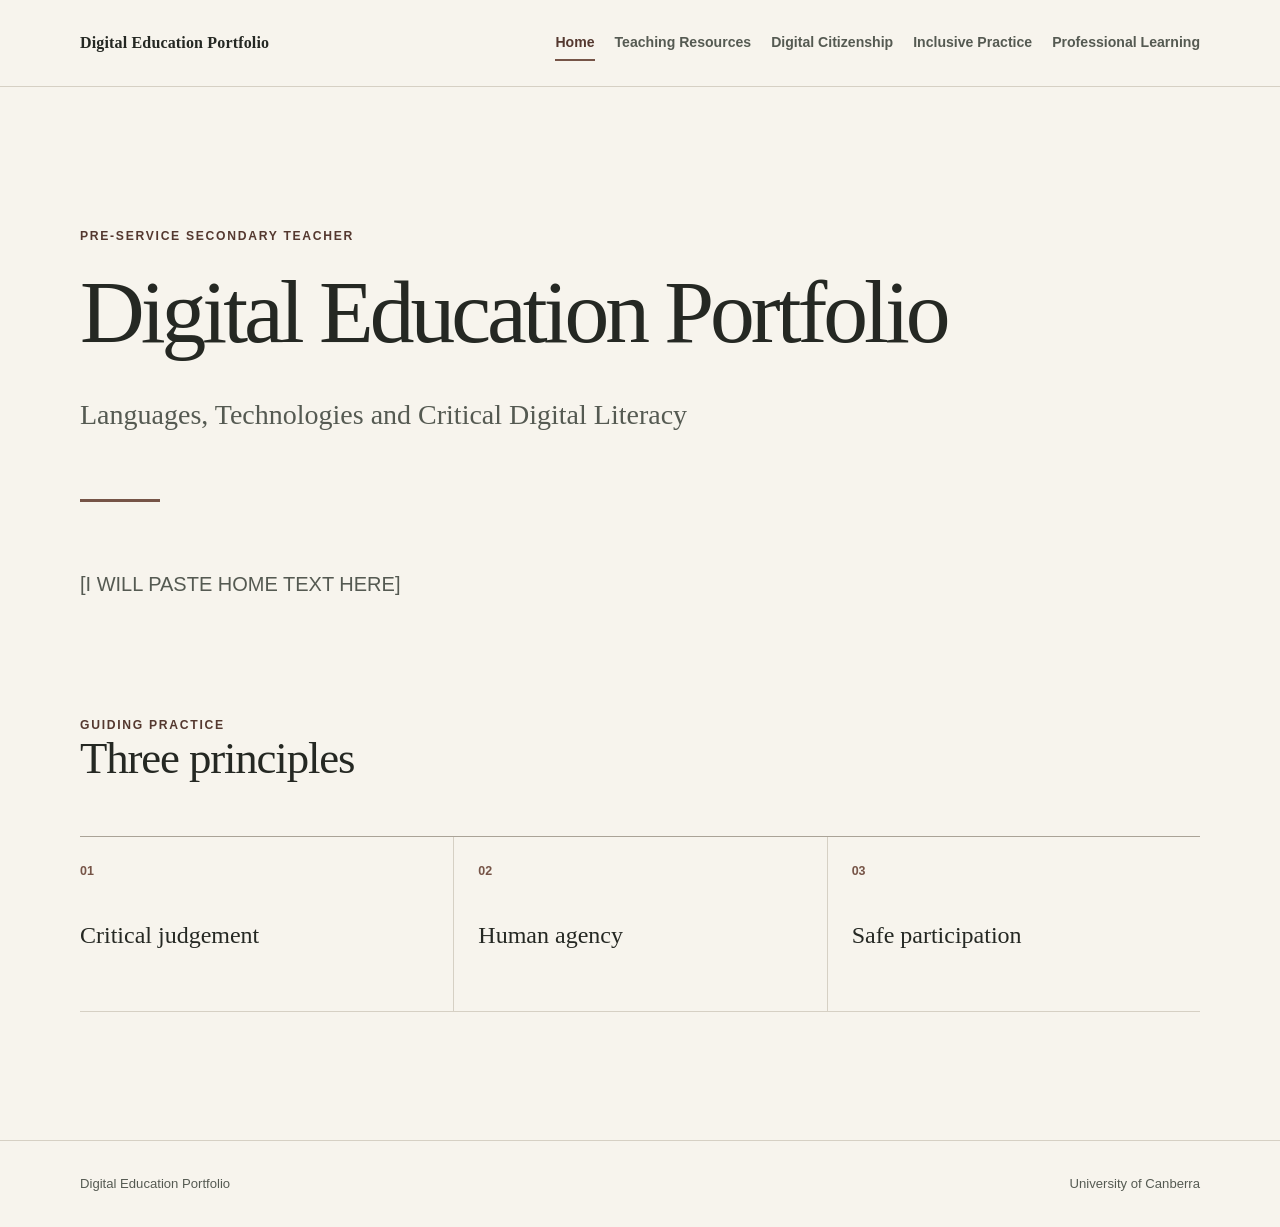
==== index.html @ ffc4275a "Create digital education portfolio" ====
<!doctype html>
<html lang="en">
<head>
  <meta charset="utf-8">
  <meta name="viewport" content="width=device-width, initial-scale=1">
  <meta name="description" content="A pre-service secondary teacher portfolio focused on languages, technologies and critical digital literacy.">
  <title>Digital Education Portfolio</title>
  <link rel="stylesheet" href="style.css">
</head>
<body>
  <a class="skip-link" href="#main-content">Skip to main content</a>
  <header class="site-header">
    <div class="header-inner">
      <a class="site-name" href="index.html" aria-label="Digital Education Portfolio home">Digital Education Portfolio</a>
      <nav class="site-nav" aria-label="Primary navigation">
        <ul>
          <li><a href="index.html" aria-current="page">Home</a></li>
          <li><a href="resources.html">Teaching Resources</a></li>
          <li><a href="citizenship.html">Digital Citizenship</a></li>
          <li><a href="inclusive.html">Inclusive Practice</a></li>
          <li><a href="professional.html">Professional Learning</a></li>
        </ul>
      </nav>
    </div>
  </header>

  <main id="main-content">
    <section class="hero section-shell" aria-labelledby="page-title">
      <p class="eyebrow">Pre-service secondary teacher</p>
      <h1 id="page-title">Digital Education Portfolio</h1>
      <p class="hero-subtitle">Languages, Technologies and Critical Digital Literacy</p>
      <div class="hero-rule" aria-hidden="true"></div>
      <div class="prose biography">
        <p>[I WILL PASTE HOME TEXT HERE]</p>
      </div>
    </section>

    <section class="principles section-shell" aria-labelledby="principles-title">
      <div class="section-heading-row">
        <p class="section-kicker">Guiding practice</p>
        <h2 id="principles-title">Three principles</h2>
      </div>
      <div class="principle-list">
        <article>
          <p class="principle-number" aria-hidden="true">01</p>
          <h3>Critical judgement</h3>
        </article>
        <article>
          <p class="principle-number" aria-hidden="true">02</p>
          <h3>Human agency</h3>
        </article>
        <article>
          <p class="principle-number" aria-hidden="true">03</p>
          <h3>Safe participation</h3>
        </article>
      </div>
    </section>
  </main>

  <footer class="site-footer">
    <div class="footer-inner">
      <p>Digital Education Portfolio</p>
      <p>University of Canberra</p>
    </div>
  </footer>
</body>
</html>
---- style.css ----
:root {
  --paper: #f7f4ed;
  --paper-deep: #eee9df;
  --surface: #fffdf8;
  --ink: #252823;
  --ink-soft: #555a52;
  --accent: #765447;
  --accent-deep: #54382f;
  --sage: #667061;
  --line: #d6d0c4;
  --line-dark: #aaa397;
  --focus: #155c75;
  --white: #ffffff;
  --max-width: 1120px;
  --reading-width: 760px;
  --radius: 10px;
  --shadow: 0 12px 32px rgba(52, 45, 37, 0.07);
}

*,
*::before,
*::after {
  box-sizing: border-box;
}

html {
  scroll-behavior: smooth;
}

body {
  min-height: 100vh;
  margin: 0;
  display: flex;
  flex-direction: column;
  background: var(--paper);
  color: var(--ink);
  font-family: "Aptos", "Segoe UI", Arial, sans-serif;
  font-size: 1rem;
  line-height: 1.65;
  text-rendering: optimizeLegibility;
}

main {
  flex: 1;
}

h1,
h2,
h3,
p {
  margin-top: 0;
}

h1,
h2,
h3 {
  color: var(--ink);
  font-family: Georgia, "Times New Roman", serif;
  font-weight: 500;
  line-height: 1.16;
  text-wrap: balance;
}

h1 {
  max-width: 900px;
  margin-bottom: 0.35em;
  font-size: clamp(2.65rem, 7vw, 5.8rem);
  letter-spacing: -0.045em;
}

h2 {
  font-size: clamp(1.8rem, 4vw, 2.8rem);
  letter-spacing: -0.025em;
}

h3 {
  font-size: clamp(1.2rem, 2vw, 1.5rem);
}

a {
  color: var(--accent-deep);
  text-underline-offset: 0.2em;
}

a:hover {
  text-decoration-thickness: 2px;
}

a:focus-visible,
button:focus-visible,
[tabindex]:focus-visible {
  outline: 3px solid var(--focus);
  outline-offset: 4px;
}

.skip-link {
  position: fixed;
  top: 0.75rem;
  left: 0.75rem;
  z-index: 100;
  padding: 0.7rem 1rem;
  transform: translateY(-180%);
  border-radius: 6px;
  background: var(--ink);
  color: var(--white);
  font-weight: 700;
}

.skip-link:focus {
  transform: translateY(0);
}

.visually-hidden {
  position: absolute !important;
  width: 1px !important;
  height: 1px !important;
  padding: 0 !important;
  margin: -1px !important;
  overflow: hidden !important;
  clip: rect(0, 0, 0, 0) !important;
  white-space: nowrap !important;
  border: 0 !important;
}

.section-shell,
.header-inner,
.footer-inner {
  width: min(calc(100% - 3rem), var(--max-width));
  margin-inline: auto;
}

.site-header {
  border-bottom: 1px solid var(--line);
  background: rgba(247, 244, 237, 0.98);
}

.header-inner {
  display: flex;
  align-items: center;
  justify-content: space-between;
  gap: 2rem;
  min-height: 86px;
}

.site-name {
  flex: 0 0 auto;
  color: var(--ink);
  font-family: Georgia, "Times New Roman", serif;
  font-size: 1rem;
  font-weight: 600;
  letter-spacing: 0.01em;
  text-decoration: none;
}

.site-nav ul {
  display: flex;
  align-items: center;
  justify-content: flex-end;
  gap: 0.35rem 1.25rem;
  margin: 0;
  padding: 0;
  list-style: none;
}

.site-nav a {
  display: block;
  padding: 0.55rem 0;
  border-bottom: 2px solid transparent;
  color: var(--ink-soft);
  font-size: 0.88rem;
  font-weight: 650;
  line-height: 1.2;
  text-decoration: none;
}

.site-nav a:hover {
  color: var(--ink);
  border-bottom-color: var(--line-dark);
}

.site-nav a[aria-current="page"] {
  border-bottom-color: var(--accent);
  color: var(--accent-deep);
}

.hero {
  padding-block: clamp(5rem, 11vw, 9.5rem) clamp(4.5rem, 9vw, 8rem);
}

.eyebrow,
.section-kicker,
.check-label,
.challenge-label,
.ulo-label {
  margin-bottom: 1rem;
  color: var(--accent-deep);
  font-size: 0.76rem;
  font-weight: 800;
  letter-spacing: 0.14em;
  line-height: 1.35;
  text-transform: uppercase;
}

.hero-subtitle {
  max-width: 720px;
  margin-bottom: 0;
  color: var(--ink-soft);
  font-family: Georgia, "Times New Roman", serif;
  font-size: clamp(1.2rem, 2.8vw, 1.75rem);
  line-height: 1.4;
}

.hero-rule {
  width: 80px;
  height: 3px;
  margin-block: clamp(2.5rem, 5vw, 4.5rem);
  background: var(--accent);
}

.prose {
  max-width: var(--reading-width);
}

.prose p,
.lede {
  color: var(--ink-soft);
  font-size: clamp(1.05rem, 2vw, 1.25rem);
  line-height: 1.8;
}

.biography p {
  margin-bottom: 0;
}

.principles {
  padding-block: 0 clamp(5rem, 10vw, 9rem);
}

.section-heading-row {
  max-width: 780px;
  margin-bottom: clamp(2rem, 4vw, 3.5rem);
}

.section-heading-row h2,
.section-heading-row p {
  margin-bottom: 0;
}

.principle-list {
  display: grid;
  grid-template-columns: repeat(3, 1fr);
  border-top: 1px solid var(--line-dark);
}

.principle-list article {
  min-height: 175px;
  padding: 1.5rem 1.5rem 1rem 0;
  border-bottom: 1px solid var(--line);
}

.principle-list article + article {
  padding-left: 1.5rem;
  border-left: 1px solid var(--line);
}

.principle-number {
  margin-bottom: 2.5rem;
  color: var(--accent);
  font-size: 0.78rem;
  font-weight: 800;
}

.principle-list h3 {
  margin-bottom: 0;
}

.page-main {
  padding-block: clamp(4rem, 9vw, 7rem) clamp(5rem, 10vw, 8rem);
}

.page-intro {
  max-width: 870px;
  margin-bottom: clamp(4rem, 8vw, 7rem);
}

.page-intro h1 {
  font-size: clamp(2.75rem, 6vw, 5rem);
}

.page-intro .lede {
  max-width: 720px;
  margin-top: 1.5rem;
  margin-bottom: 0;
}

.featured-resource {
  display: grid;
  grid-template-columns: minmax(160px, 0.55fr) minmax(220px, 0.85fr) minmax(260px, 1fr) auto;
  align-items: center;
  gap: 2rem;
  padding: clamp(1.5rem, 4vw, 2.5rem);
  border: 1px solid var(--line);
  border-left: 5px solid var(--accent);
  border-radius: var(--radius);
  background: var(--surface);
  color: var(--ink);
  text-decoration: none;
  box-shadow: var(--shadow);
}

.featured-resource:hover {
  border-color: var(--line-dark);
  border-left-color: var(--accent-deep);
}

.resource-meta {
  color: var(--accent-deep);
  font-size: 0.75rem;
  font-weight: 800;
  letter-spacing: 0.08em;
  line-height: 1.5;
  text-transform: uppercase;
}

.resource-title {
  font-family: Georgia, "Times New Roman", serif;
  font-size: 1.55rem;
  line-height: 1.2;
}

.resource-description {
  color: var(--ink-soft);
  line-height: 1.55;
}

.resource-link {
  color: var(--accent-deep);
  font-weight: 750;
  white-space: nowrap;
}

.placeholder-page {
  display: flex;
  flex-direction: column;
  justify-content: center;
}

.placeholder-note {
  max-width: 680px;
  padding-top: 1.5rem;
  border-top: 1px solid var(--line-dark);
  color: var(--ink-soft);
}

.resource-hero {
  padding-block: clamp(4rem, 9vw, 7.5rem) clamp(3rem, 6vw, 5rem);
}

.resource-hero h1 {
  font-size: clamp(3rem, 8vw, 6.2rem);
}

.resource-facts {
  display: flex;
  flex-wrap: wrap;
  gap: 1.5rem 4rem;
  margin: clamp(3rem, 6vw, 4.5rem) 0 0;
  padding-top: 1.5rem;
  border-top: 1px solid var(--line-dark);
}

.resource-facts div {
  min-width: 220px;
}

.resource-facts dt {
  margin-bottom: 0.3rem;
  color: var(--accent-deep);
  font-size: 0.73rem;
  font-weight: 800;
  letter-spacing: 0.12em;
  text-transform: uppercase;
}

.resource-facts dd {
  margin: 0;
  color: var(--ink);
  font-weight: 650;
}

.resource-body {
  padding-bottom: clamp(5rem, 10vw, 9rem);
}

.approved-copy {
  max-width: var(--reading-width);
  margin-bottom: clamp(4rem, 8vw, 7rem);
  padding: 1.25rem 1.5rem;
  border: 1px dashed var(--line-dark);
  border-radius: var(--radius);
  background: transparent;
  color: var(--ink-soft);
}

.approved-copy p {
  margin: 0;
}

.five-c {
  margin-bottom: clamp(5rem, 10vw, 8rem);
}

.check-list {
  display: grid;
  grid-template-columns: repeat(2, minmax(0, 1fr));
  gap: 1rem;
  margin: 0;
  padding: 0;
  list-style: none;
}

.check-section {
  display: grid;
  grid-template-columns: auto 1fr;
  align-items: start;
  gap: 1.25rem;
  min-height: 175px;
  padding: clamp(1.35rem, 3vw, 2rem);
  border: 1px solid var(--line);
  border-radius: var(--radius);
  background: var(--surface);
}

.check-section:last-child {
  grid-column: 1 / -1;
}

.check-section.context { border-top: 5px solid #765447; }
.check-section.check { border-top: 5px solid #546978; }
.check-section.culture { border-top: 5px solid #7a6a3f; }
.check-section.confidentiality { border-top: 5px solid #6a5c73; }
.check-section.create { border-top: 5px solid #5d7059; }

.check-marker {
  display: grid;
  width: 2.5rem;
  height: 2.5rem;
  place-items: center;
  border: 1px solid var(--line-dark);
  border-radius: 50%;
  color: var(--accent-deep);
  font-family: Georgia, "Times New Roman", serif;
  font-size: 1.15rem;
}

.check-label {
  margin-bottom: 0.6rem;
}

.check-section h3 {
  max-width: 360px;
  margin-bottom: 0;
  font-size: clamp(1.35rem, 2.5vw, 1.8rem);
}

.worked-example {
  margin-bottom: clamp(5rem, 10vw, 8rem);
  padding: clamp(2rem, 5vw, 4.5rem);
  border-block: 1px solid var(--line-dark);
}

.worked-example h2 {
  margin-bottom: 2.5rem;
}

.translation-line {
  display: flex;
  flex-wrap: wrap;
  align-items: baseline;
  gap: 1rem 1.5rem;
  margin-bottom: 2.25rem;
}

.chinese {
  font-family: "Songti SC", "Noto Serif CJK SC", Georgia, serif;
  font-size: clamp(3.5rem, 10vw, 7rem);
  line-height: 1;
}

.arrow {
  color: var(--accent);
  font-size: clamp(2rem, 5vw, 3.5rem);
}

.literal {
  color: var(--ink-soft);
  font-family: Georgia, "Times New Roman", serif;
  font-size: clamp(1.7rem, 4vw, 2.8rem);
}

.example-prompt {
  max-width: 680px;
  color: var(--ink-soft);
}

.translation-options {
  display: flex;
  flex-wrap: wrap;
  gap: 0.75rem;
  margin: 1.25rem 0 0;
  padding: 0;
  list-style: none;
}

.translation-options li {
  padding: 0.7rem 1rem;
  border: 1px solid var(--line-dark);
  border-radius: 999px;
  background: var(--surface);
  font-weight: 700;
}

.classroom-challenge {
  margin-bottom: clamp(4rem, 8vw, 7rem);
  padding: clamp(2rem, 6vw, 5rem);
  border-radius: var(--radius);
  background: var(--ink);
  color: var(--white);
}

.classroom-challenge h2,
.classroom-challenge strong {
  color: var(--white);
}

.section-kicker.light,
.challenge-label {
  color: #dcc7bb;
}

.challenge-pair {
  display: grid;
  grid-template-columns: repeat(2, minmax(0, 1fr));
  gap: 2rem;
  margin-block: 2.5rem;
  padding-block: 2rem;
  border-block: 1px solid #5d6159;
}

.challenge-pair p:last-child {
  margin-bottom: 0;
  font-family: Georgia, "Times New Roman", serif;
  font-size: clamp(1.35rem, 3vw, 2rem);
}

.challenge-chinese {
  font-family: "Songti SC", "Noto Serif CJK SC", Georgia, serif !important;
  font-size: clamp(2.3rem, 5vw, 4rem) !important;
}

.challenge-question {
  max-width: 780px;
  margin-bottom: 2rem;
  font-size: clamp(1.25rem, 2.5vw, 1.65rem);
}

.choice-list {
  display: grid;
  grid-template-columns: repeat(3, minmax(0, 1fr));
  gap: 0.75rem;
  margin: 0 0 2.5rem;
  padding: 0;
  list-style: none;
}

.choice-list li {
  padding: 1rem;
  border: 2px solid #d8cfc6;
  border-radius: 8px;
  color: var(--white);
  font-weight: 850;
  letter-spacing: 0.08em;
  text-align: center;
  text-transform: uppercase;
}

.response-stem {
  margin-bottom: 0;
  font-family: Georgia, "Times New Roman", serif;
  font-size: clamp(1.1rem, 2vw, 1.35rem);
  line-height: 2.25;
}

.blank {
  display: inline-block;
  border-bottom: 2px solid #d8cfc6;
  transform: translateY(-0.15em);
}

.blank.short { width: 6rem; }
.blank.long { width: min(16rem, 35vw); }

.curriculum-connection {
  max-width: 900px;
  padding: clamp(1.5rem, 4vw, 2.5rem);
  border: 1px solid var(--line-dark);
  border-left: 5px solid var(--sage);
  border-radius: var(--radius);
  background: var(--surface);
}

.curriculum-connection h2 {
  margin-bottom: 0.7rem;
  font-size: clamp(1.65rem, 3vw, 2.2rem);
}

.curriculum-connection p:last-child {
  max-width: 760px;
  margin-bottom: 0;
  color: var(--ink-soft);
}

.academic-page .page-intro {
  max-width: 960px;
  margin-bottom: 3.5rem;
}

.on-page-nav {
  margin-bottom: clamp(4rem, 8vw, 7rem);
  padding: 1.5rem 0;
  border-block: 1px solid var(--line);
}

.on-page-nav > p {
  margin-bottom: 0.75rem;
  color: var(--ink-soft);
  font-size: 0.76rem;
  font-weight: 800;
  letter-spacing: 0.12em;
  text-transform: uppercase;
}

.on-page-nav ul {
  display: flex;
  flex-wrap: wrap;
  gap: 0.5rem 1.5rem;
  margin: 0;
  padding: 0;
  list-style: none;
}

.on-page-nav a {
  color: var(--ink);
  font-size: 0.92rem;
  font-weight: 700;
}

.academic-content {
  max-width: 900px;
}

.academic-content > section {
  margin-bottom: clamp(4.5rem, 9vw, 7.5rem);
  scroll-margin-top: 2rem;
}

.academic-content > section > h2 {
  margin-bottom: 2rem;
  padding-bottom: 1rem;
  border-bottom: 1px solid var(--line-dark);
}

.content-placeholder {
  max-width: var(--reading-width);
  padding: 1.2rem 1.4rem;
  border: 1px dashed var(--line-dark);
  border-radius: var(--radius);
  color: var(--ink-soft);
}

.content-placeholder p {
  margin: 0;
}

.ulo-list {
  border-top: 1px solid var(--line-dark);
}

.ulo-list section {
  display: grid;
  grid-template-columns: 90px minmax(220px, 0.8fr) minmax(260px, 1fr);
  gap: 1.5rem;
  padding-block: 1.75rem;
  border-bottom: 1px solid var(--line);
}

.ulo-list p,
.ulo-list h3 {
  margin-bottom: 0;
}

.ulo-list > section > p:last-child {
  color: var(--ink-soft);
}

.ulo-label {
  padding-top: 0.2rem;
}

.video-placeholder {
  position: relative;
  display: grid;
  width: 100%;
  aspect-ratio: 16 / 9;
  place-items: center;
  overflow: hidden;
  border: 1px solid var(--line-dark);
  border-radius: var(--radius);
  background: var(--paper-deep);
  color: var(--ink-soft);
  text-align: center;
}

.video-placeholder::before,
.video-placeholder::after {
  content: "";
  position: absolute;
  width: 45%;
  height: 1px;
  background: var(--line-dark);
}

.video-placeholder::before { transform: rotate(28deg); }
.video-placeholder::after { transform: rotate(-28deg); }

.video-placeholder > div {
  position: relative;
  z-index: 1;
  padding: 1.5rem;
  background: var(--paper-deep);
}

.video-placeholder p {
  margin-bottom: 0;
}

.video-placeholder .video-title {
  margin-bottom: 0.3rem;
  color: var(--ink);
  font-family: Georgia, "Times New Roman", serif;
  font-size: clamp(1.4rem, 3vw, 2rem);
}

.reference-list {
  max-width: var(--reading-width);
}

.reference-list p {
  padding-left: 2rem;
  color: var(--ink-soft);
  text-indent: -2rem;
}

.site-footer {
  border-top: 1px solid var(--line);
}

.footer-inner {
  display: flex;
  justify-content: space-between;
  gap: 2rem;
  padding-block: 2rem;
}

.footer-inner p {
  margin: 0;
  color: var(--ink-soft);
  font-size: 0.82rem;
}

@media (max-width: 900px) {
  .header-inner {
    align-items: flex-start;
    flex-direction: column;
    gap: 0.75rem;
    padding-block: 1.25rem;
  }

  .site-nav ul {
    justify-content: flex-start;
    flex-wrap: wrap;
  }

  .featured-resource {
    grid-template-columns: 1fr 1fr;
  }

  .resource-description,
  .resource-link {
    align-self: start;
  }

  .ulo-list section {
    grid-template-columns: 75px 1fr;
  }

  .ulo-list > section > p:last-child {
    grid-column: 2;
  }
}

@media (max-width: 680px) {
  .section-shell,
  .header-inner,
  .footer-inner {
    width: min(calc(100% - 2rem), var(--max-width));
  }

  .site-name {
    font-size: 1.05rem;
  }

  .site-nav ul {
    gap: 0.2rem 1rem;
  }

  .site-nav a {
    font-size: 0.82rem;
  }

  .hero {
    padding-top: 4rem;
  }

  .principle-list,
  .check-list,
  .challenge-pair,
  .choice-list,
  .featured-resource {
    grid-template-columns: 1fr;
  }

  .principle-list article,
  .principle-list article + article {
    min-height: 0;
    padding: 1.25rem 0;
    border-left: 0;
  }

  .principle-number {
    margin-bottom: 1rem;
  }

  .featured-resource {
    gap: 1rem;
  }

  .check-section:last-child {
    grid-column: auto;
  }

  .check-section {
    min-height: 0;
  }

  .worked-example {
    padding-inline: 0;
  }

  .challenge-pair {
    gap: 1.5rem;
  }

  .choice-list {
    gap: 0.6rem;
  }

  .choice-list li {
    padding: 0.75rem;
  }

  .ulo-list section {
    grid-template-columns: 1fr;
    gap: 0.6rem;
  }

  .ulo-list > section > p:last-child {
    grid-column: auto;
  }

  .footer-inner {
    flex-direction: column;
    gap: 0.25rem;
  }
}

@media (prefers-reduced-motion: reduce) {
  html {
    scroll-behavior: auto;
  }
}

@media print {
  .skip-link,
  .site-nav,
  .on-page-nav {
    display: none;
  }

  body {
    background: var(--white);
  }

  .site-header,
  .site-footer {
    border-color: #777;
  }

  .classroom-challenge {
    border: 2px solid var(--ink);
    background: var(--white);
    color: var(--ink);
  }

  .classroom-challenge h2,
  .classroom-challenge strong,
  .challenge-label,
  .section-kicker.light,
  .choice-list li {
    color: var(--ink);
  }

  .choice-list li,
  .blank {
    border-color: var(--ink);
  }
}
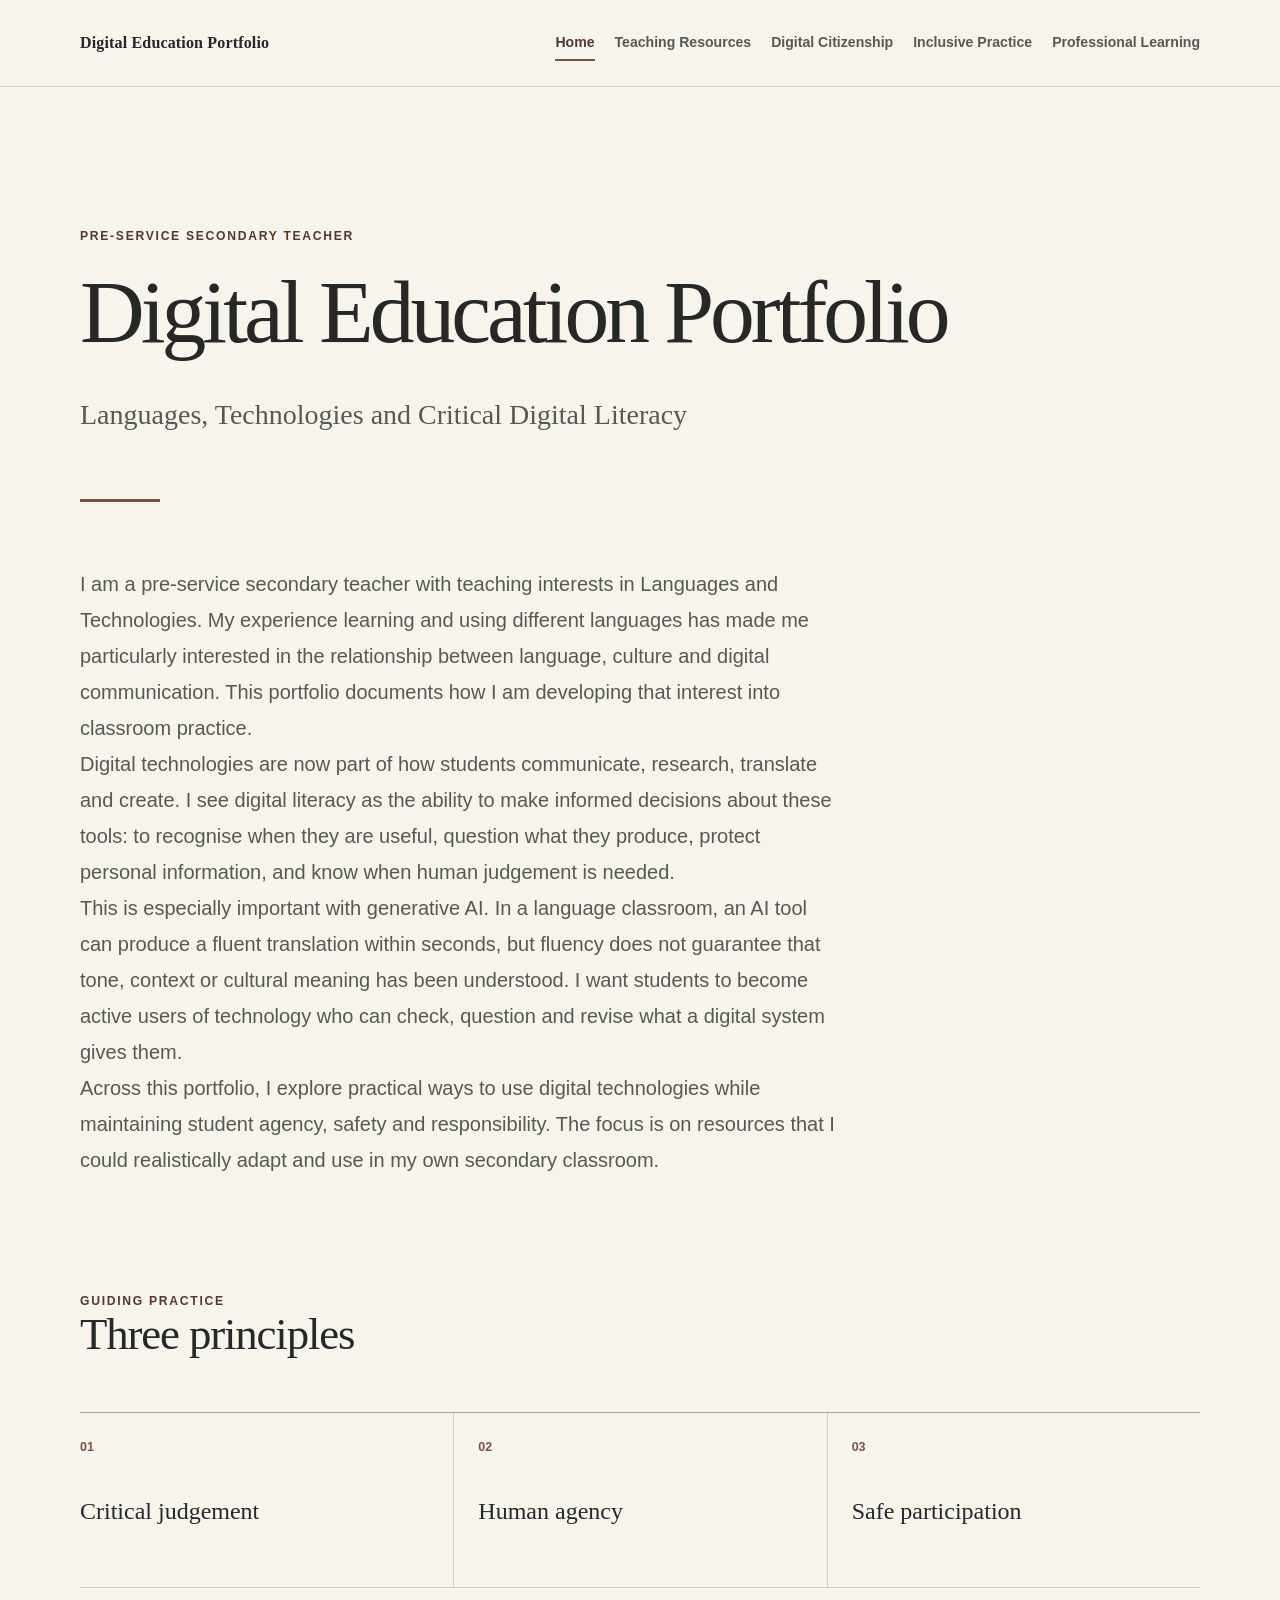
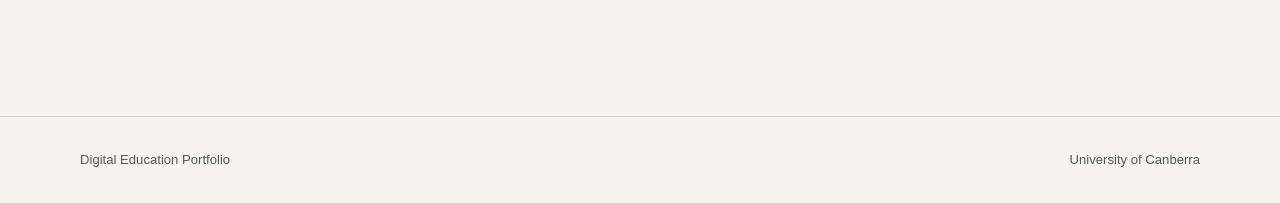
==== commit 6b0463db: "Add portfolio biography and teaching philosophy" ====
--- a/index.html
+++ b/index.html
@@ -31,7 +31,10 @@
       <p class="hero-subtitle">Languages, Technologies and Critical Digital Literacy</p>
       <div class="hero-rule" aria-hidden="true"></div>
       <div class="prose biography">
-        <p>[I WILL PASTE HOME TEXT HERE]</p>
+        <p>I am a pre-service secondary teacher with teaching interests in Languages and Technologies. My experience learning and using different languages has made me particularly interested in the relationship between language, culture and digital communication. This portfolio documents how I am developing that interest into classroom practice.</p>
+        <p>Digital technologies are now part of how students communicate, research, translate and create. I see digital literacy as the ability to make informed decisions about these tools: to recognise when they are useful, question what they produce, protect personal information, and know when human judgement is needed.</p>
+        <p>This is especially important with generative AI. In a language classroom, an AI tool can produce a fluent translation within seconds, but fluency does not guarantee that tone, context or cultural meaning has been understood. I want students to become active users of technology who can check, question and revise what a digital system gives them.</p>
+        <p>Across this portfolio, I explore practical ways to use digital technologies while maintaining student agency, safety and responsibility. The focus is on resources that I could realistically adapt and use in my own secondary classroom.</p>
       </div>
     </section>
 
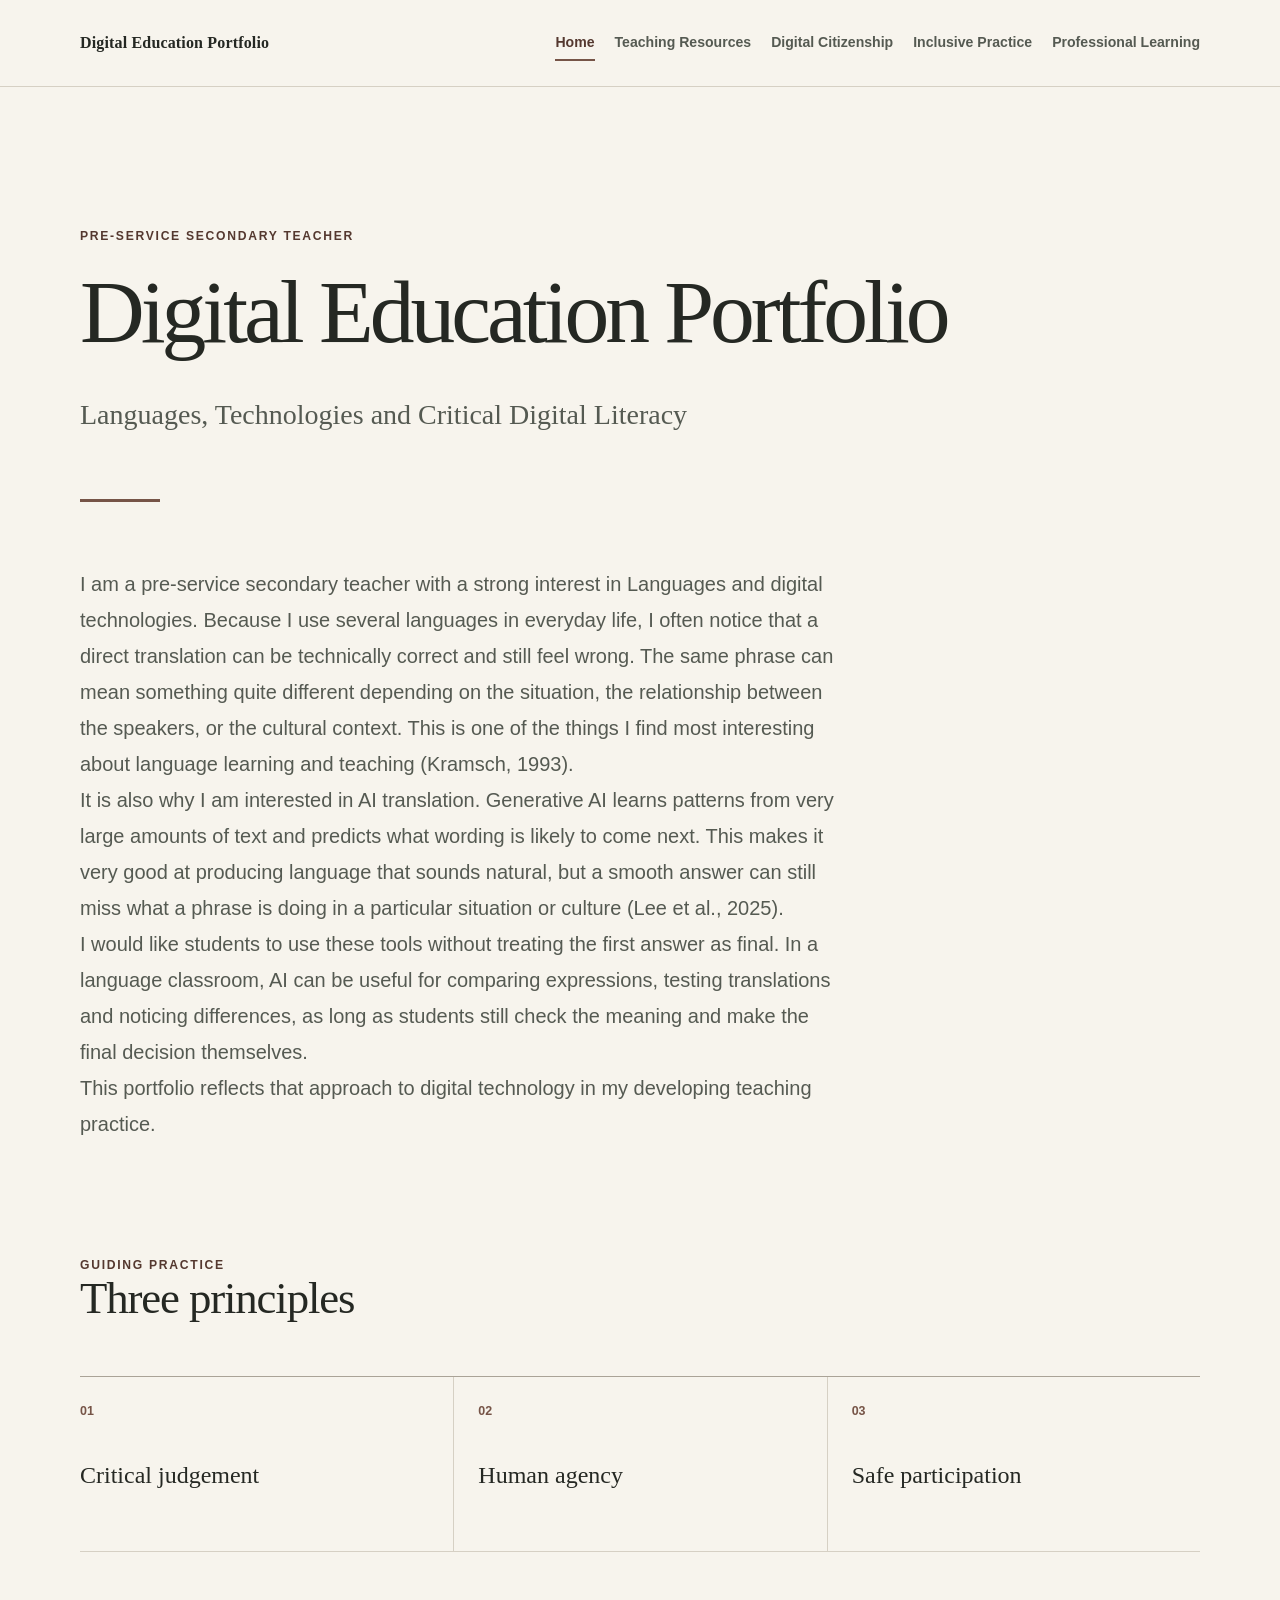
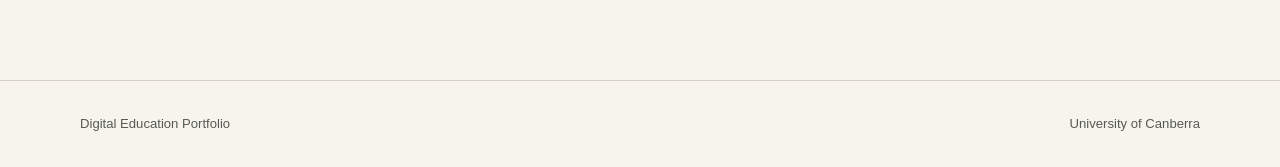
==== commit 759d51ff: "Update homepage multilingual teaching philosophy" ====
--- a/index.html
+++ b/index.html
@@ -31,10 +31,10 @@
       <p class="hero-subtitle">Languages, Technologies and Critical Digital Literacy</p>
       <div class="hero-rule" aria-hidden="true"></div>
       <div class="prose biography">
-        <p>I am a pre-service secondary teacher with teaching interests in Languages and Technologies. My experience learning and using different languages has made me particularly interested in the relationship between language, culture and digital communication. This portfolio documents how I am developing that interest into classroom practice.</p>
-        <p>Digital technologies are now part of how students communicate, research, translate and create. I see digital literacy as the ability to make informed decisions about these tools: to recognise when they are useful, question what they produce, protect personal information, and know when human judgement is needed.</p>
-        <p>This is especially important with generative AI. In a language classroom, an AI tool can produce a fluent translation within seconds, but fluency does not guarantee that tone, context or cultural meaning has been understood. I want students to become active users of technology who can check, question and revise what a digital system gives them.</p>
-        <p>Across this portfolio, I explore practical ways to use digital technologies while maintaining student agency, safety and responsibility. The focus is on resources that I could realistically adapt and use in my own secondary classroom.</p>
+        <p>I am a pre-service secondary teacher with a strong interest in Languages and digital technologies. Because I use several languages in everyday life, I often notice that a direct translation can be technically correct and still feel wrong. The same phrase can mean something quite different depending on the situation, the relationship between the speakers, or the cultural context. This is one of the things I find most interesting about language learning and teaching (Kramsch, 1993).</p>
+        <p>It is also why I am interested in AI translation. Generative AI learns patterns from very large amounts of text and predicts what wording is likely to come next. This makes it very good at producing language that sounds natural, but a smooth answer can still miss what a phrase is doing in a particular situation or culture (Lee et al., 2025).</p>
+        <p>I would like students to use these tools without treating the first answer as final. In a language classroom, AI can be useful for comparing expressions, testing translations and noticing differences, as long as students still check the meaning and make the final decision themselves.</p>
+        <p>This portfolio reflects that approach to digital technology in my developing teaching practice.</p>
       </div>
     </section>
 
--- a/style.css
+++ b/style.css
@@ -392,18 +392,38 @@
   padding-bottom: clamp(5rem, 10vw, 9rem);
 }
 
-.approved-copy {
+.student-intro {
   max-width: var(--reading-width);
   margin-bottom: clamp(4rem, 8vw, 7rem);
-  padding: 1.25rem 1.5rem;
-  border: 1px dashed var(--line-dark);
-  border-radius: var(--radius);
-  background: transparent;
-  color: var(--ink-soft);
-}
-
-.approved-copy p {
+  padding: 1.5rem 0;
+  border-block: 1px solid var(--line);
+}
+
+.student-intro p {
   margin: 0;
+  color: var(--ink-soft);
+  font-size: clamp(1.05rem, 2vw, 1.2rem);
+  line-height: 1.8;
+}
+
+.check-copy {
+  margin: 1rem 0 0;
+  color: var(--ink-soft);
+  line-height: 1.65;
+}
+
+.check-copy strong {
+  color: var(--ink);
+}
+
+.source-note {
+  margin-top: 1rem !important;
+  font-size: 0.9rem;
+}
+
+.transcript p {
+  font-size: 1rem;
+  line-height: 1.7;
 }
 
 .five-c {
@@ -935,3 +955,106 @@
     border-color: var(--ink);
   }
 }
+
+
+/* Context-based AI translation resource */
+.scenario-list {
+  display: grid;
+  gap: 0;
+  margin: 2rem 0;
+  border-top: 1px solid var(--line-dark);
+}
+
+.scenario-item {
+  display: grid;
+  grid-template-columns: minmax(220px, 0.9fr) minmax(260px, 1fr);
+  gap: 1.5rem;
+  padding-block: 1.35rem;
+  border-bottom: 1px solid var(--line);
+}
+
+.scenario-item p {
+  margin: 0;
+}
+
+.scenario-chinese {
+  font-family: "Songti SC", "Noto Serif CJK SC", Georgia, serif;
+  font-size: 1.2rem;
+}
+
+.guidance-grid {
+  display: grid;
+  grid-template-columns: repeat(3, minmax(0, 1fr));
+  gap: 1.5rem;
+  margin-bottom: clamp(4rem, 8vw, 7rem);
+}
+
+.guidance-item {
+  padding-top: 1.25rem;
+  border-top: 3px solid var(--accent);
+}
+
+.guidance-number {
+  margin-bottom: 1.75rem;
+  color: var(--accent);
+  font-size: 0.78rem;
+  font-weight: 800;
+  letter-spacing: 0.08em;
+}
+
+.guidance-item h3 {
+  margin-bottom: 0.8rem;
+}
+
+.guidance-item p:last-child {
+  margin-bottom: 0;
+  color: var(--ink-soft);
+}
+
+.privacy-note,
+.evidence-note {
+  max-width: 900px;
+  margin-bottom: clamp(4rem, 8vw, 7rem);
+  padding: clamp(1.5rem, 4vw, 2.5rem);
+  border-left: 5px solid var(--sage);
+  background: var(--surface);
+}
+
+.privacy-note h2,
+.evidence-note h2 {
+  margin-bottom: 0.8rem;
+  font-size: clamp(1.55rem, 3vw, 2.1rem);
+}
+
+.privacy-note p:last-child,
+.evidence-note p:last-child {
+  margin-bottom: 0;
+  color: var(--ink-soft);
+}
+
+.ai-option-list {
+  display: grid;
+  gap: 0.75rem;
+  margin: 0 0 2.25rem;
+  padding: 0;
+  list-style: none;
+}
+
+.ai-option-list li {
+  padding: 1rem 1.15rem;
+  border: 1px solid #686c65;
+  border-radius: 8px;
+  font-family: Georgia, "Times New Roman", serif;
+  font-size: 1.08rem;
+}
+
+@media (max-width: 680px) {
+  .scenario-item,
+  .guidance-grid {
+    grid-template-columns: 1fr;
+  }
+
+  .scenario-item {
+    gap: 0.35rem;
+  }
+}
